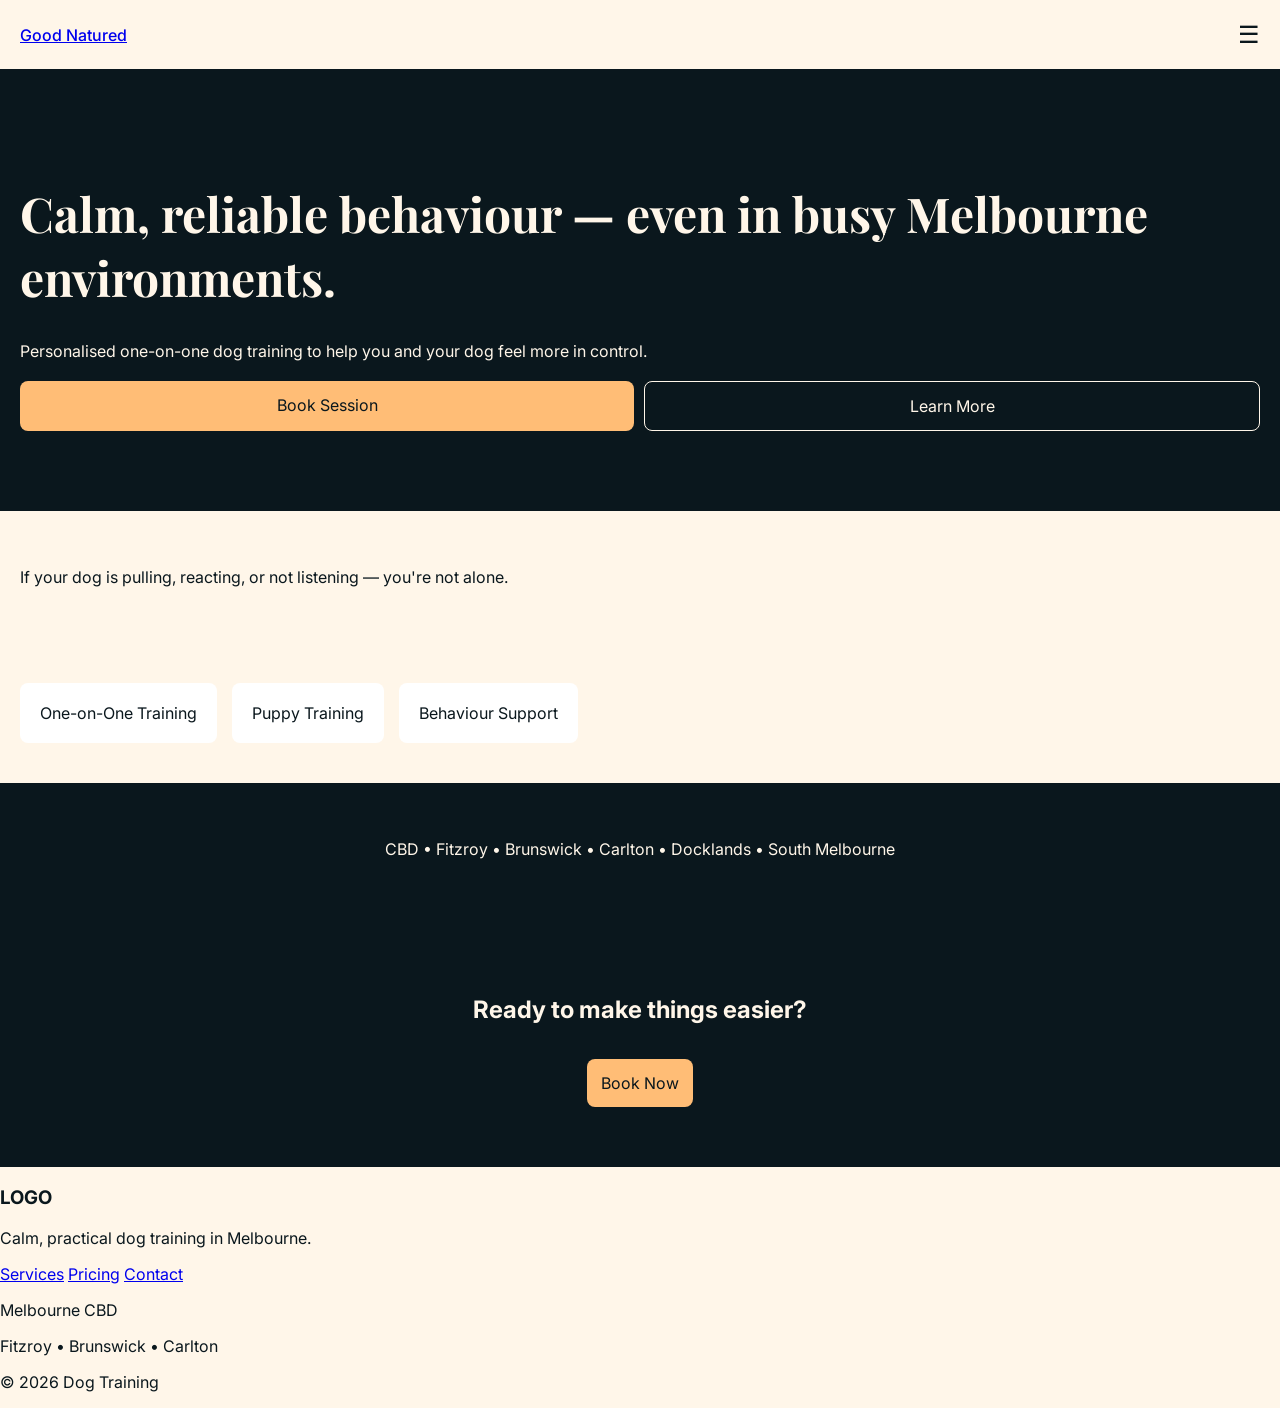
==== index.html @ 84e51acd "Update index.html" ====
<!DOCTYPE html>
<html lang="en">
<head>
  <meta charset="UTF-8">
  <meta name="viewport" content="width=device-width, initial-scale=1.0">
  <title>Dog Training</title>

  <!-- Fonts -->
  <link href="https://fonts.googleapis.com/css2?family=Inter:wght@300;400;500&family=Playfair+Display:wght@500&display=swap" rel="stylesheet">
  <link rel="preconnect" href="https://fonts.googleapis.com">
<link rel="preconnect" href="https://fonts.gstatic.com" crossorigin>

<link href="https://fonts.googleapis.com/css2?family=Bricolage+Grotesque:wght@400;500;600;700&display=swap" rel="stylesheet">

  <!-- CSS -->
  <link rel="stylesheet" href="css/index.css">
</head>

<body>

<div class="nav">
  <a href="index.html" class="logo">
  Good Natured</a>

  <div class="menu-toggle" onclick="toggleMenu()">☰</div>

  <div class="nav-links" id="navLinks">
  <a href="index.html">Home</a>
  <a href="services.html">Services</a>
  <a href="pricing.html">Pricing</a>
  <a href="contact.html">Contact</a>
</div>
</div>

<div class="hero">
  <h1>Calm, reliable behaviour — even in busy Melbourne environments.</h1>
  <p>Personalised one-on-one dog training to help you and your dog feel more in control.</p>

  <div class="buttons">
    <a href="#" class="btn primary">Book Session</a>
    <a href="#" class="btn secondary">Learn More</a>
  </div>
</div>

<div class="section">
  <p>If your dog is pulling, reacting, or not listening — you're not alone.</p>
</div>

<div class="section services">
  <div class="card">One-on-One Training</div>
  <div class="card">Puppy Training</div>
  <div class="card">Behaviour Support</div>
</div>

<div class="section dark">
  <p>CBD • Fitzroy • Brunswick • Carlton • Docklands • South Melbourne</p>
</div>

<div class="cta">
  <h2>Ready to make things easier?</h2>
  <a href="#" class="btn primary">Book Now</a>
</div>

  <footer class="footer">
  <div class="footer-content">

    <div class="footer-brand">
      <h3>LOGO</h3>
      <p>Calm, practical dog training in Melbourne.</p>
    </div>

    <div class="footer-links">
      <a href="#">Services</a>
      <a href="#">Pricing</a>
      <a href="#">Contact</a>
    </div>

    <div class="footer-area">
      <p>Melbourne CBD</p>
      <p>Fitzroy • Brunswick • Carlton</p>
    </div>

  </div>

  <div class="footer-bottom">
    <p>© 2026 Dog Training</p>
  </div>
  </footer>

<!-- JS -->
<script src="js/index.js"></script>

</body>
</html>
---- css/index.css ----
:root {
  --onyx: #0A171D;
  --wheat: #FFF6E9;
  --nectarine: #FFBD76;
}

body {
  margin: 0;
  font-family: 'Inter', sans-serif;
  background: var(--wheat);
  color: var(--onyx);
}

/* NAV */
.nav {
  display: flex;
  justify-content: space-between;
  align-items: center;
  padding: 20px;
  position: relative;
}

.logo {
  font-weight: 500;
}

.menu-toggle {
  font-size: 24px;
  cursor: pointer;
}

/* MOBILE MENU */
.nav-links {
  position: absolute;
  top: 60px;
  right: 20px;
  background: white;
  border-radius: 8px;
  display: none;
  flex-direction: column;
  padding: 15px;
  box-shadow: 0 5px 20px rgba(0,0,0,0.1);
}

.nav-links a {
  text-decoration: none;
  color: var(--onyx);
  padding: 10px 0;
}

/* SHOW MENU */
.nav-links.active {
  display: flex;
}

/* HERO */
.hero {
  background: var(--onyx);
  color: var(--wheat);
  padding: 80px 20px;
}

.hero h1 {
  font-family: 'Playfair Display', serif;
  font-size: 32px;
}

.hero p {
  margin: 20px 0;
}

/* BUTTONS */
.buttons {
  display: flex;
  gap: 10px;
  flex-wrap: wrap;
}

.btn {
  padding: 14px;
  border-radius: 8px;
  text-decoration: none;
  text-align: center;
  flex: 1;
  transition: 0.3s;
}

.primary {
  background: var(--nectarine);
  color: var(--onyx);
}

.secondary {
  border: 1px solid var(--wheat);
  color: var(--wheat);
}

/* SECTIONS */
.section {
  padding: 40px 20px;
}

/* CARDS */
.services {
  display: flex;
  flex-direction: column;
  gap: 15px;
}

.card {
  background: white;
  padding: 20px;
  border-radius: 8px;
}

/* DARK SECTION */
.dark {
  background: var(--onyx);
  color: var(--wheat);
  text-align: center;
}

/* CTA */
.cta {
  background: var(--onyx);
  color: var(--wheat);
  text-align: center;
  padding: 60px 20px;
}

.cta a {
  display: inline-block;
  margin-top: 15px;
}

/* DESKTOP */
@media (min-width: 768px) {
  .hero h1 {
    font-size: 48px;
  }

  .services {
    flex-direction: row;
  }
}
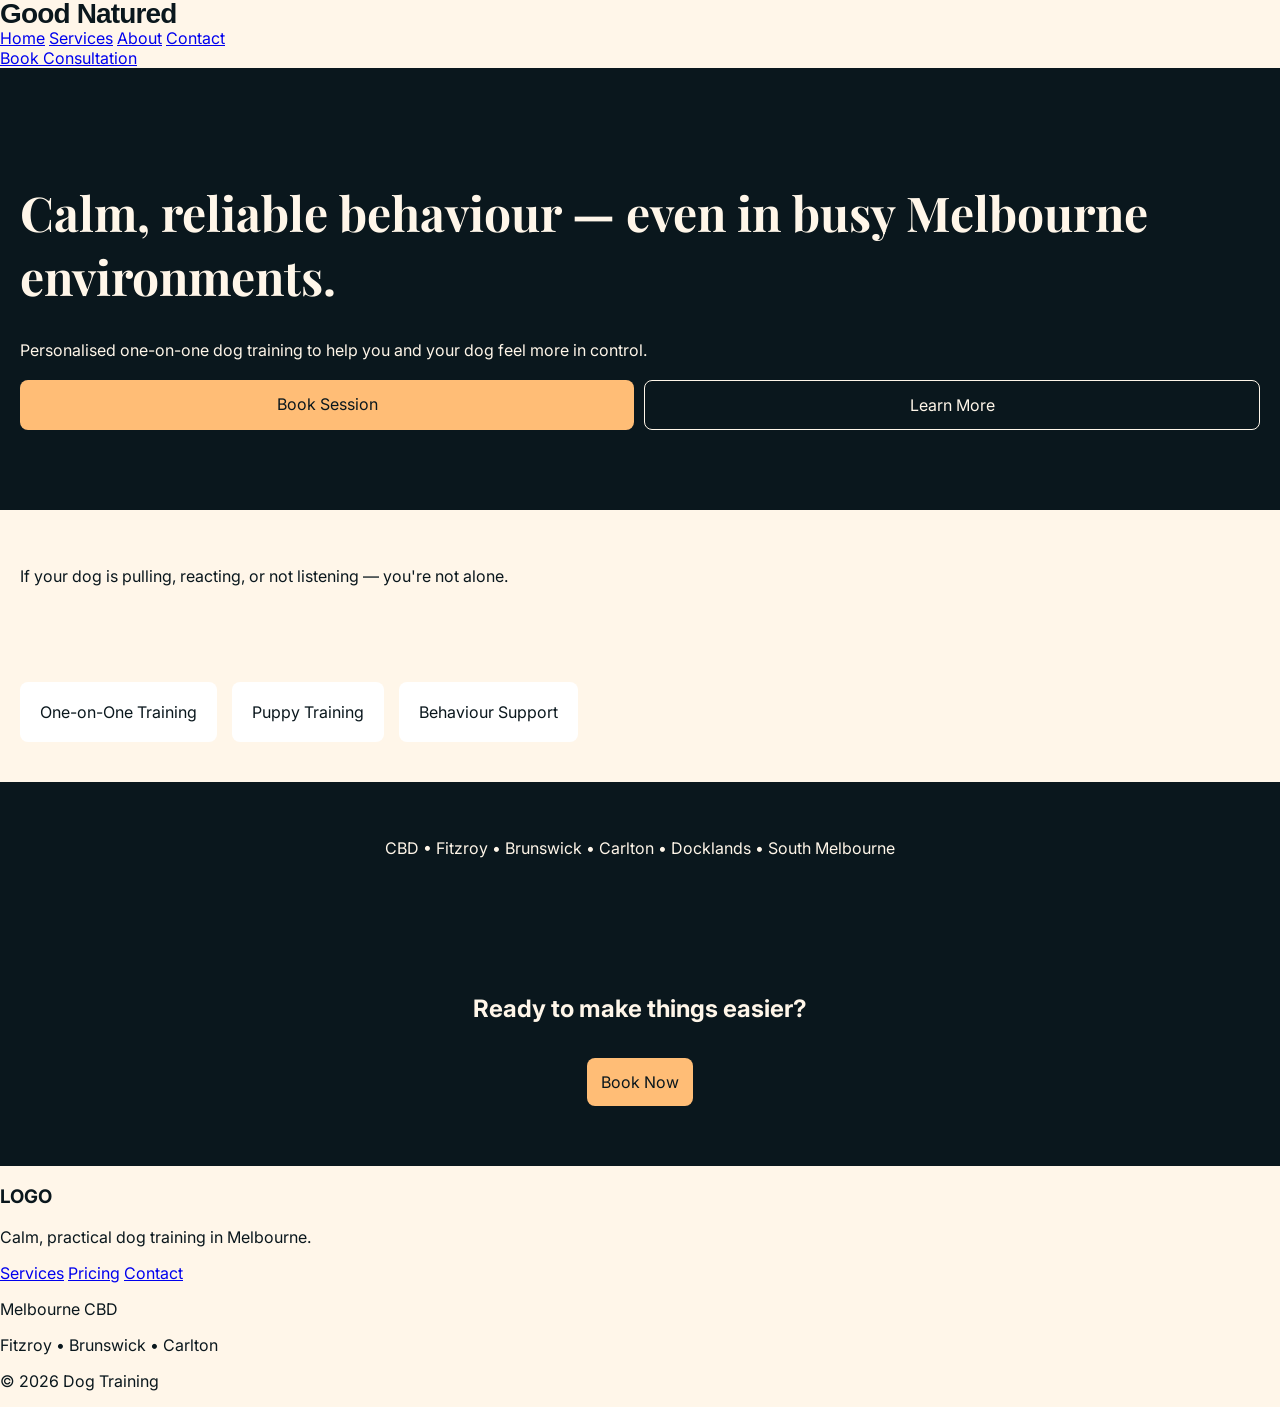
==== commit 85509568: "Update index.html" ====
--- a/index.html
+++ b/index.html
@@ -18,19 +18,26 @@
 
 <body>
 
-<div class="nav">
-  <a href="index.html" class="logo">
-  Good Natured</a>
+<header class="bg-white border-b border-black/5">
+  <div class="max-w-6xl mx-auto px-6 py-5 flex justify-between items-center">
 
-  <div class="menu-toggle" onclick="toggleMenu()">☰</div>
+    <a href="index.html" class="logo">
+      Good Natured
+    </a>
 
-  <div class="nav-links" id="navLinks">
-  <a href="index.html">Home</a>
-  <a href="services.html">Services</a>
-  <a href="pricing.html">Pricing</a>
-  <a href="contact.html">Contact</a>
-</div>
-</div>
+    <nav class="hidden md:flex gap-8 text-sm">
+      <a href="index.html">Home</a>
+      <a href="services.html">Services</a>
+      <a href="about.html">About</a>
+      <a href="contact.html">Contact</a>
+    </nav>
+
+    <a href="#" class="bg-[#0A171D] text-white px-5 py-2 rounded-lg text-sm">
+      Book Consultation
+    </a>
+
+  </div>
+</header>
 
 <div class="hero">
   <h1>Calm, reliable behaviour — even in busy Melbourne environments.</h1>
--- a/css/index.css
+++ b/css/index.css
@@ -21,7 +21,13 @@
 }
 
 .logo {
-  font-weight: 500;
+  font-family: "Bricolage Grotesque", sans-serif;
+  font-size: 1.75rem;
+  font-weight: 600;
+  letter-spacing: -0.03em;
+  color: #0A171D;
+  text-decoration: none;
+  line-height: 1;
 }
 
 .menu-toggle {
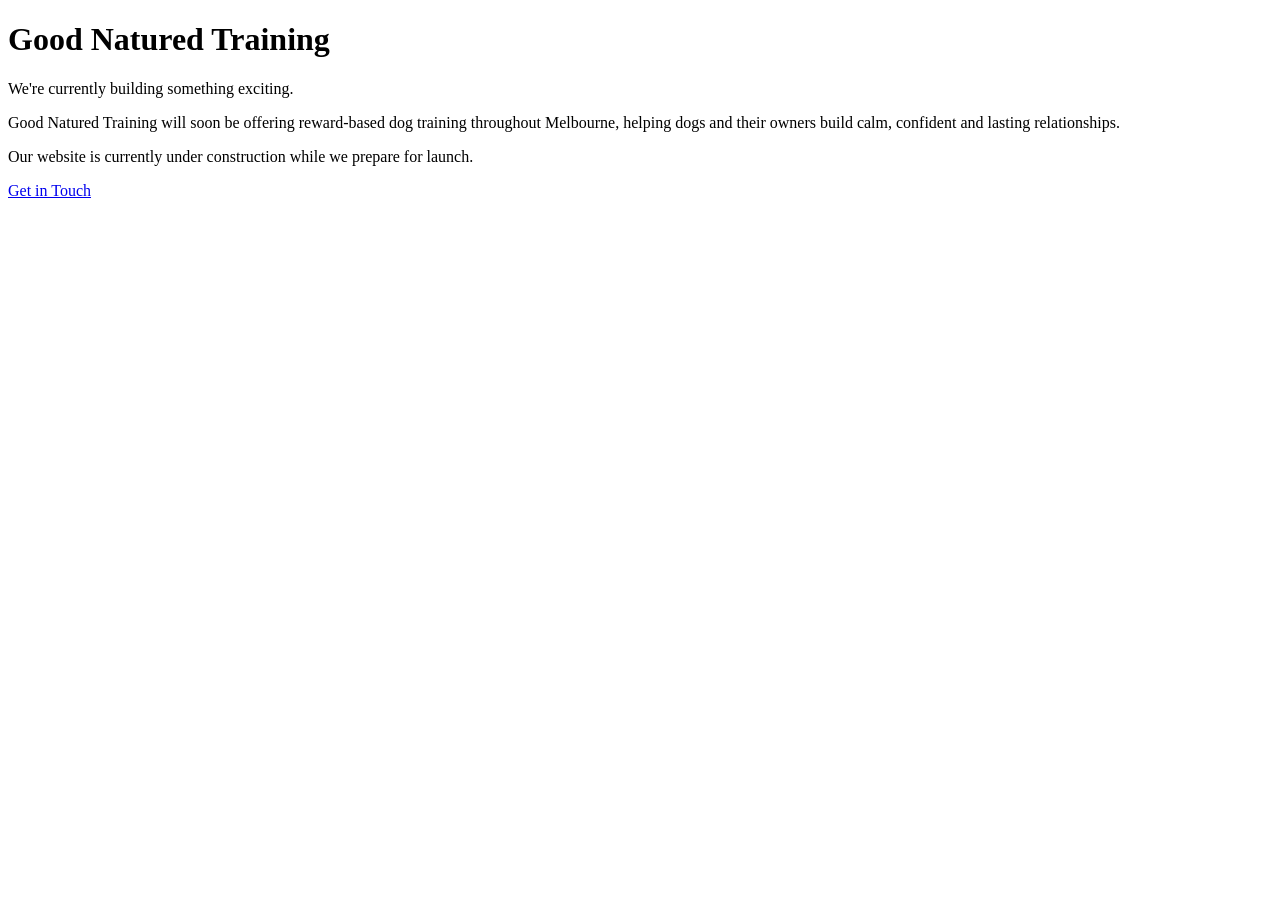
==== commit d4b37f2b: "Update index.html" ====
--- a/index.html
+++ b/index.html
@@ -1,101 +1,47 @@
 <!DOCTYPE html>
 <html lang="en">
+
 <head>
-  <meta charset="UTF-8">
-  <meta name="viewport" content="width=device-width, initial-scale=1.0">
-  <title>Dog Training</title>
+    <meta charset="UTF-8">
+    <meta name="viewport" content="width=device-width, initial-scale=1.0">
 
-  <!-- Fonts -->
-  <link href="https://fonts.googleapis.com/css2?family=Inter:wght@300;400;500&family=Playfair+Display:wght@500&display=swap" rel="stylesheet">
-  <link rel="preconnect" href="https://fonts.googleapis.com">
-<link rel="preconnect" href="https://fonts.gstatic.com" crossorigin>
+    <title>Good Natured Training | Coming Soon</title>
 
-<link href="https://fonts.googleapis.com/css2?family=Bricolage+Grotesque:wght@400;500;600;700&display=swap" rel="stylesheet">
+    <meta name="description"
+        content="Good Natured Training is preparing to launch professional, reward-based dog training services in Melbourne.">
 
-  <!-- CSS -->
-  <link rel="stylesheet" href="css/index.css">
+    <link rel="stylesheet" href="css/style.css">
 </head>
 
 <body>
 
-<header class="bg-white border-b border-black/5">
-  <div class="max-w-6xl mx-auto px-6 py-5 flex justify-between items-center">
+    <main class="hero">
 
-    <a href="index.html" class="logo">
-      Good Natured
-    </a>
+        <div class="container">
 
-    <nav class="hidden md:flex gap-8 text-sm">
-      <a href="index.html">Home</a>
-      <a href="services.html">Services</a>
-      <a href="about.html">About</a>
-      <a href="contact.html">Contact</a>
-    </nav>
+            <h1>Good Natured Training</h1>
 
-    <a href="#" class="bg-[#0A171D] text-white px-5 py-2 rounded-lg text-sm">
-      Book Consultation
-    </a>
+            <p>
+                We're currently building something exciting.
+            </p>
 
-  </div>
-</header>
+            <p>
+                Good Natured Training will soon be offering reward-based dog training throughout Melbourne,
+                helping dogs and their owners build calm, confident and lasting relationships.
+            </p>
 
-<div class="hero">
-  <h1>Calm, reliable behaviour — even in busy Melbourne environments.</h1>
-  <p>Personalised one-on-one dog training to help you and your dog feel more in control.</p>
+            <p>
+                Our website is currently under construction while we prepare for launch.
+            </p>
 
-  <div class="buttons">
-    <a href="#" class="btn primary">Book Session</a>
-    <a href="#" class="btn secondary">Learn More</a>
-  </div>
-</div>
+            <a href="mailto:hello@goodnaturedtraining.com.au" class="btn">
+                Get in Touch
+            </a>
 
-<div class="section">
-  <p>If your dog is pulling, reacting, or not listening — you're not alone.</p>
-</div>
+        </div>
 
-<div class="section services">
-  <div class="card">One-on-One Training</div>
-  <div class="card">Puppy Training</div>
-  <div class="card">Behaviour Support</div>
-</div>
-
-<div class="section dark">
-  <p>CBD • Fitzroy • Brunswick • Carlton • Docklands • South Melbourne</p>
-</div>
-
-<div class="cta">
-  <h2>Ready to make things easier?</h2>
-  <a href="#" class="btn primary">Book Now</a>
-</div>
-
-  <footer class="footer">
-  <div class="footer-content">
-
-    <div class="footer-brand">
-      <h3>LOGO</h3>
-      <p>Calm, practical dog training in Melbourne.</p>
-    </div>
-
-    <div class="footer-links">
-      <a href="#">Services</a>
-      <a href="#">Pricing</a>
-      <a href="#">Contact</a>
-    </div>
-
-    <div class="footer-area">
-      <p>Melbourne CBD</p>
-      <p>Fitzroy • Brunswick • Carlton</p>
-    </div>
-
-  </div>
-
-  <div class="footer-bottom">
-    <p>© 2026 Dog Training</p>
-  </div>
-  </footer>
-
-<!-- JS -->
-<script src="js/index.js"></script>
+    </main>
 
 </body>
-</html>
+
+</html>
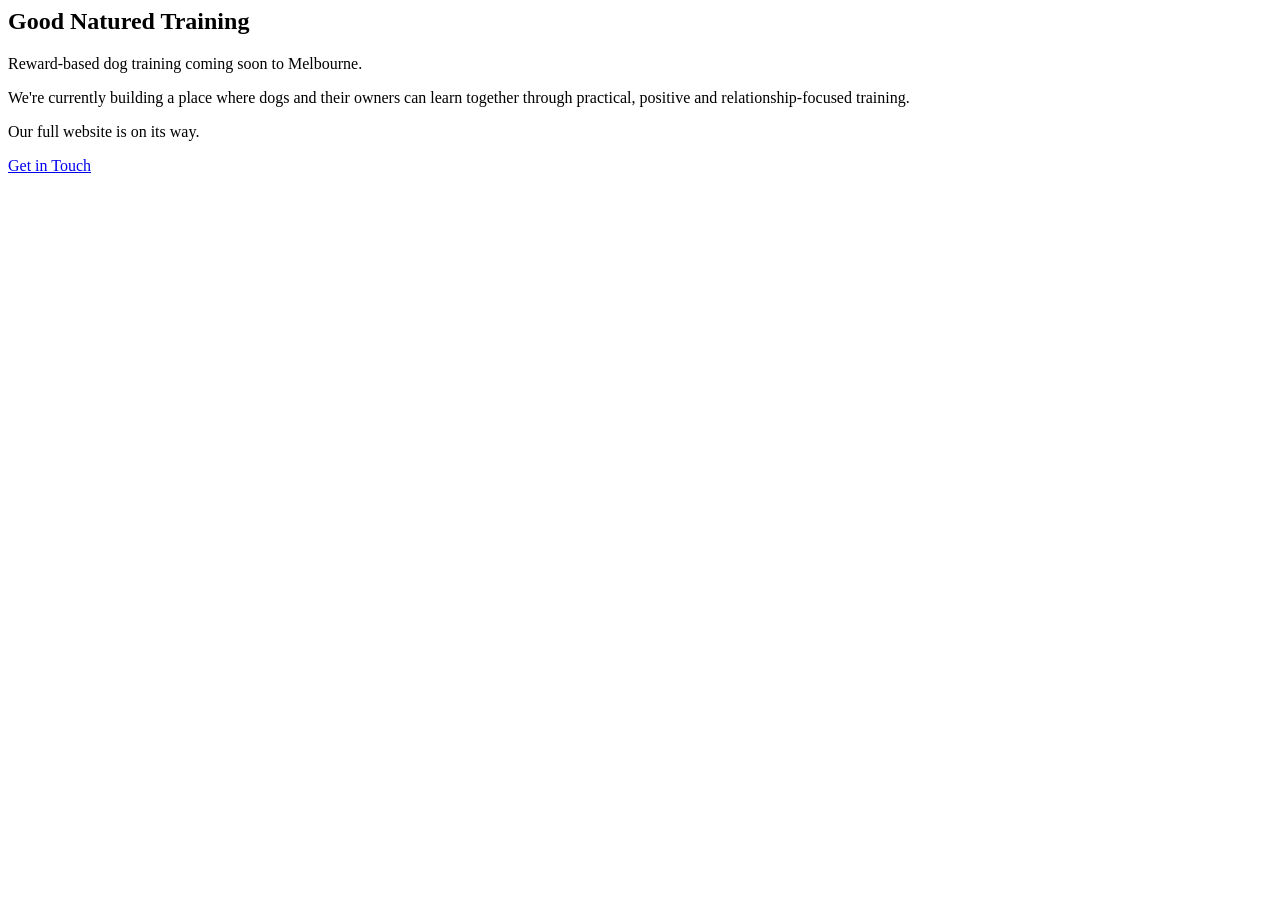
==== commit 8487e857: "Update index.html" ====
--- a/index.html
+++ b/index.html
@@ -1,47 +1,35 @@
-<!DOCTYPE html>
-<html lang="en">
-
-<head>
-    <meta charset="UTF-8">
-    <meta name="viewport" content="width=device-width, initial-scale=1.0">
-
-    <title>Good Natured Training | Coming Soon</title>
-
-    <meta name="description"
-        content="Good Natured Training is preparing to launch professional, reward-based dog training services in Melbourne.">
-
-    <link rel="stylesheet" href="css/style.css">
-</head>
-
 <body>
 
-    <main class="hero">
+    <section class="hero">
 
         <div class="container">
 
             <h1>Good Natured Training</h1>
 
             <p>
-                We're currently building something exciting.
+                Reward-based dog training coming soon to Melbourne.
             </p>
 
             <p>
-                Good Natured Training will soon be offering reward-based dog training throughout Melbourne,
-                helping dogs and their owners build calm, confident and lasting relationships.
+                We're currently building a place where dogs and their owners can learn together through practical,
+                positive and relationship-focused training.
             </p>
 
             <p>
-                Our website is currently under construction while we prepare for launch.
+                Our full website is on its way.
             </p>
 
-            <a href="mailto:hello@goodnaturedtraining.com.au" class="btn">
-                Get in Touch
-            </a>
+            <div class="buttons">
+
+                <a href="mailto:hello@goodnaturedtraining.com.au"
+                    class="btn primary">
+                    Get in Touch
+                </a>
+
+            </div>
 
         </div>
 
-    </main>
+    </section>
 
-</body>
-
-</html>+</body>
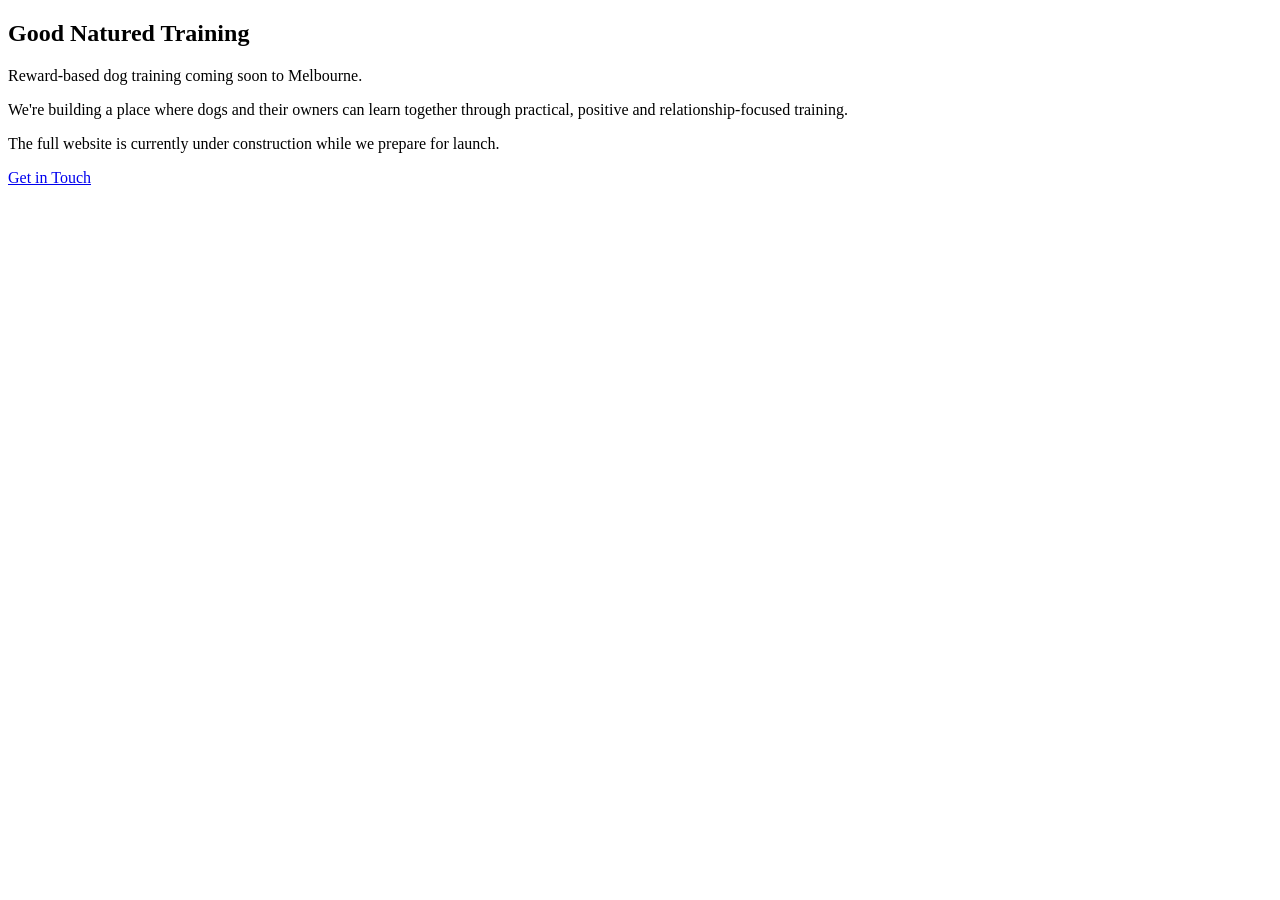
==== commit 3e52c558: "Update index.html" ====
--- a/index.html
+++ b/index.html
@@ -1,3 +1,26 @@
+<!DOCTYPE html>
+<html lang="en">
+
+<head>
+    <meta charset="UTF-8">
+    <meta name="viewport" content="width=device-width, initial-scale=1.0">
+
+    <title>Good Natured Training | Coming Soon</title>
+
+    <meta name="description"
+        content="Good Natured Training is preparing to launch reward-based dog training in Melbourne.">
+
+    <link rel="stylesheet" href="css/style.css">
+
+    <!-- Google Fonts -->
+    <link rel="preconnect" href="https://fonts.googleapis.com">
+    <link rel="preconnect" href="https://fonts.gstatic.com" crossorigin>
+
+    <link href="https://fonts.googleapis.com/css2?family=Inter:wght@400;500;600;700&family=Playfair+Display:wght@600;700&family=Bricolage+Grotesque:wght@600&display=swap"
+        rel="stylesheet">
+
+</head>
+
 <body>
 
     <section class="hero">
@@ -11,25 +34,24 @@
             </p>
 
             <p>
-                We're currently building a place where dogs and their owners can learn together through practical,
+                We're building a place where dogs and their owners can learn together through practical,
                 positive and relationship-focused training.
             </p>
 
             <p>
-                Our full website is on its way.
+                The full website is currently under construction while we prepare for launch.
             </p>
 
             <div class="buttons">
-
-                <a href="mailto:hello@goodnaturedtraining.com.au"
-                    class="btn primary">
+                <a href="mailto:hello@goodnaturedtraining.com.au" class="btn primary">
                     Get in Touch
                 </a>
-
             </div>
 
         </div>
 
     </section>
 
-</body>+</body>
+
+</html>
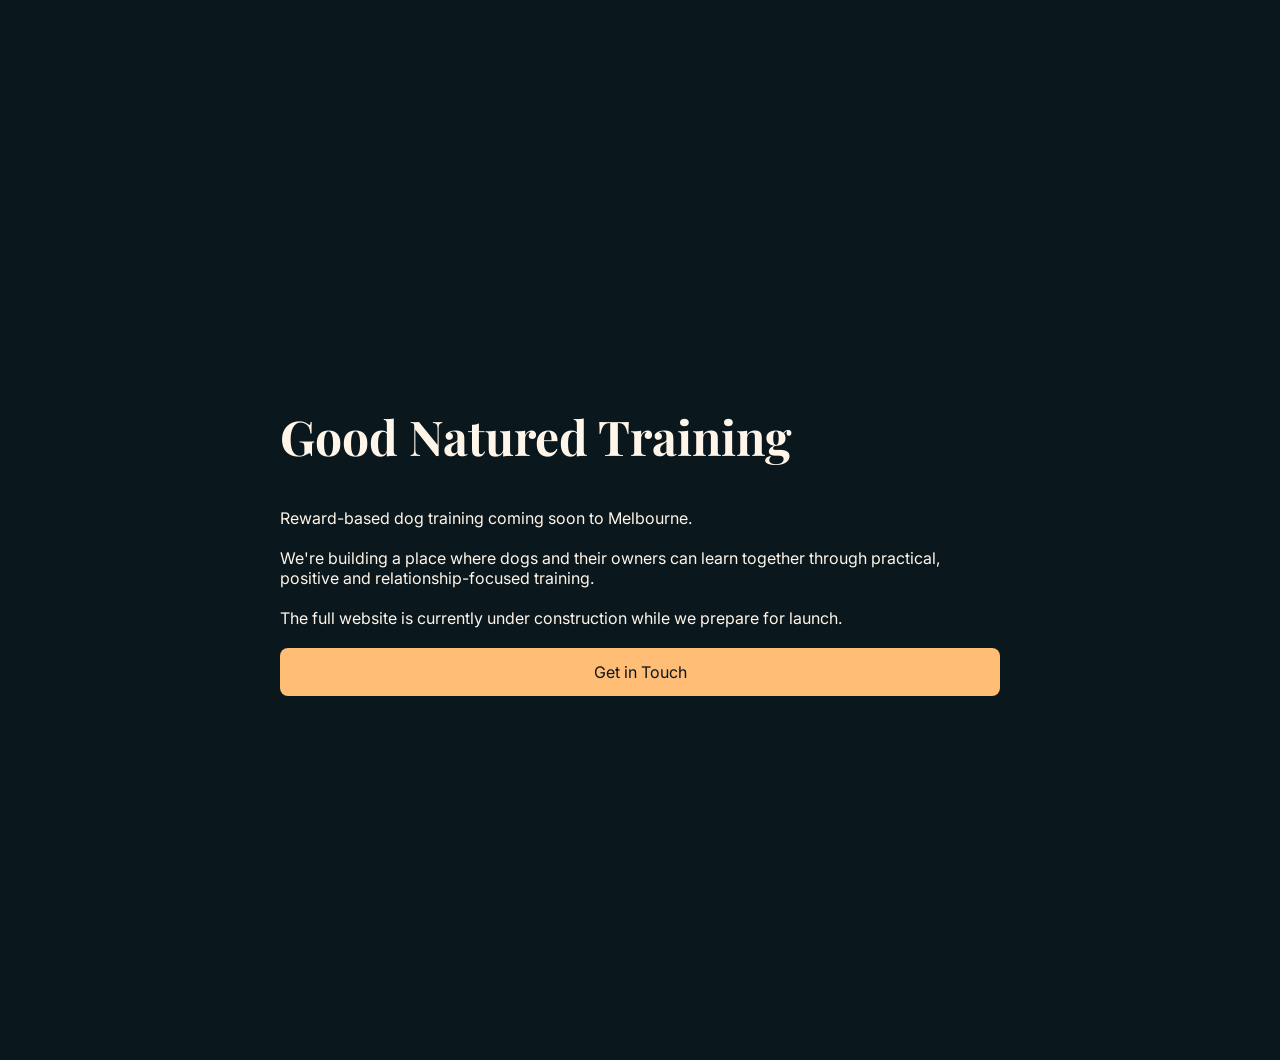
==== commit a5518d21: "Update index.html" ====
--- a/index.html
+++ b/index.html
@@ -10,7 +10,7 @@
     <meta name="description"
         content="Good Natured Training is preparing to launch reward-based dog training in Melbourne.">
 
-    <link rel="stylesheet" href="css/style.css">
+    <link rel="stylesheet" href="css/index.css">
 
     <!-- Google Fonts -->
     <link rel="preconnect" href="https://fonts.googleapis.com">
--- a/css/index.css
+++ b/css/index.css
@@ -0,0 +1,166 @@
+:root {
+  --onyx: #0A171D;
+  --wheat: #FFF6E9;
+  --nectarine: #FFBD76;
+}
+
+body {
+    background: hotpink !important;
+}
+
+body {
+  margin: 0;
+  font-family: 'Inter', sans-serif;
+  background: var(--wheat);
+  color: var(--onyx);
+}
+
+/* NAV */
+.nav {
+  display: flex;
+  justify-content: space-between;
+  align-items: center;
+  padding: 20px;
+  position: relative;
+}
+
+.logo {
+  font-family: "Bricolage Grotesque", sans-serif;
+  font-size: 1.75rem;
+  font-weight: 600;
+  letter-spacing: -0.03em;
+  color: #0A171D;
+  text-decoration: none;
+  line-height: 1;
+}
+
+.menu-toggle {
+  font-size: 24px;
+  cursor: pointer;
+}
+
+/* MOBILE MENU */
+.nav-links {
+  position: absolute;
+  top: 60px;
+  right: 20px;
+  background: white;
+  border-radius: 8px;
+  display: none;
+  flex-direction: column;
+  padding: 15px;
+  box-shadow: 0 5px 20px rgba(0,0,0,0.1);
+}
+
+.nav-links a {
+  text-decoration: none;
+  color: var(--onyx);
+  padding: 10px 0;
+}
+
+/* SHOW MENU */
+.nav-links.active {
+  display: flex;
+}
+
+.container {
+    max-width: 720px;
+    margin: 0 auto;
+}
+
+/* HERO */
+.hero {
+    background: var(--onyx);
+    color: var(--wheat);
+
+    min-height: 100vh;
+
+    display: flex;
+    align-items: center;
+
+    padding: 80px 20px;
+}
+
+.hero h1 {
+  font-family: 'Playfair Display', serif;
+  font-size: 32px;
+}
+
+.hero p {
+  margin: 20px 0;
+}
+
+/* BUTTONS */
+.buttons {
+  display: flex;
+  gap: 10px;
+  flex-wrap: wrap;
+}
+
+.btn {
+  padding: 14px;
+  border-radius: 8px;
+  text-decoration: none;
+  text-align: center;
+  flex: 1;
+  transition: 0.3s;
+}
+
+.primary {
+  background: var(--nectarine);
+  color: var(--onyx);
+}
+
+.secondary {
+  border: 1px solid var(--wheat);
+  color: var(--wheat);
+}
+
+/* SECTIONS */
+.section {
+  padding: 40px 20px;
+}
+
+/* CARDS */
+.services {
+  display: flex;
+  flex-direction: column;
+  gap: 15px;
+}
+
+.card {
+  background: white;
+  padding: 20px;
+  border-radius: 8px;
+}
+
+/* DARK SECTION */
+.dark {
+  background: var(--onyx);
+  color: var(--wheat);
+  text-align: center;
+}
+
+/* CTA */
+.cta {
+  background: var(--onyx);
+  color: var(--wheat);
+  text-align: center;
+  padding: 60px 20px;
+}
+
+.cta a {
+  display: inline-block;
+  margin-top: 15px;
+}
+
+/* DESKTOP */
+@media (min-width: 768px) {
+  .hero h1 {
+    font-size: 48px;
+  }
+
+  .services {
+    flex-direction: row;
+  }
+}
